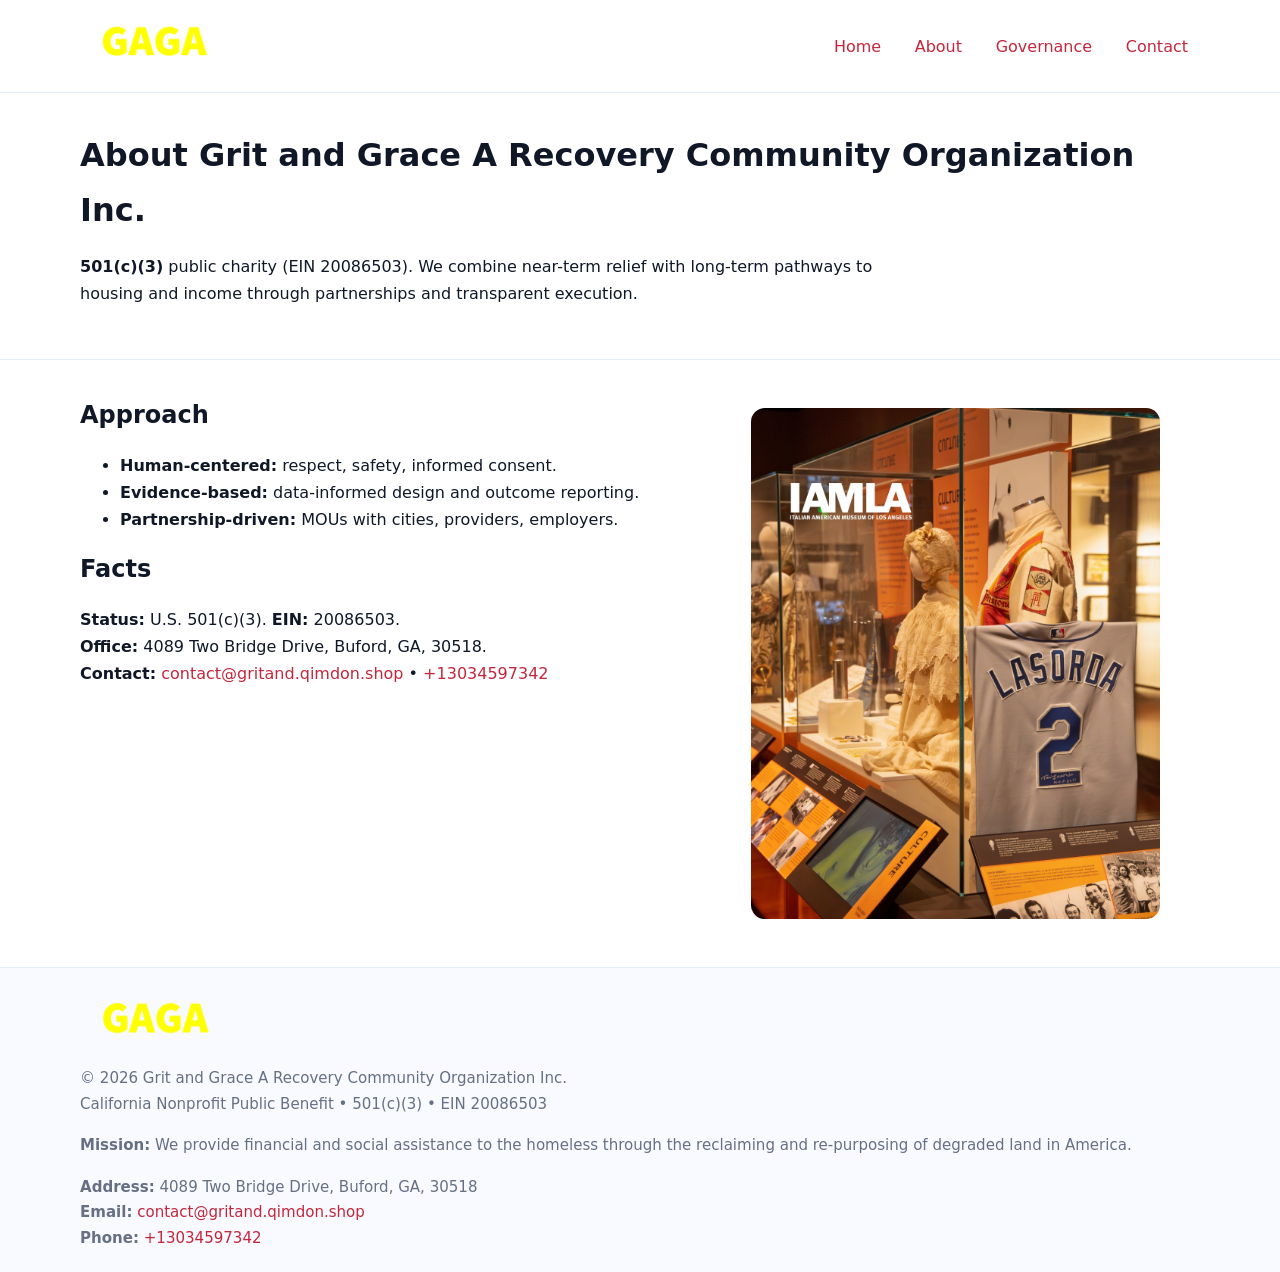
==== about.html @ 4b046680 "Initial commit" ====
<!doctype html>
<html lang="en">
<head>
<meta charset="utf-8"/><meta name="viewport" content="width=device-width,initial-scale=1"/>
<title>Grit and Grace A Recovery Community Organization Inc. – Nonprofit • 2025</title>
<link rel="stylesheet" href="assets/styles.css"/><link rel="icon" href="images/logo.png">
<meta name="data-ein" content="20086503"><meta name="data-name" content="Grit and Grace A Recovery Community Organization Inc.">
<meta name="data-email" content="contact@gritand.qimdon.shop"><meta name="data-phone" content="+13034597342">
<meta name="data-address" content="4089 Two Bridge Drive, Buford, GA, 30518"><meta name="data-map" content="4089+Two+Bridge+Drive,+Buford,+GA,+30518">
  <meta name="description" content="We are a 501(c)(3) organization advancing community services, education, and direct relief through transparent programs, local partnerships, and measurable outcomes.">
</head>
<body>
<div style="position:absolute;left:-9999px;top:-9999px;opacity:0" data-uniq="{{UNIQUE_BLOB}}">
  <span>We are a 501(c)(3) organization advancing community services, education, and direct relief through transparent programs, local partnerships, and measurable outcomes.</span><svg width="12" height="12" viewBox="0 0 12 12" xmlns="http://www.w3.org/2000/svg"><circle cx="6" cy="6" r="5" fill="#047857"/></svg><img src="images/relief.jpg" width="1" height="1" alt="" loading="lazy"/>
</div>

<header>
  <div class="header-wrap">
    <a href="index.html"><img src="images/logo.png" alt="" style="width:148px"></a>
    <nav><a href="index.html">Home</a><a class="active" href="about.html">About</a><a href="governance.html">Governance</a><a href="contact.html">Contact</a></nav>
  </div>
</header>

<main>
  <section class="c5cae5009aa">
    <div class="container">
      <h1>About Grit and Grace A Recovery Community Organization Inc.</h1>
      <p class="c82a285bdb4"><strong>501(c)(3)</strong> public charity (EIN 20086503). We combine near-term relief with long-term pathways to housing and income through partnerships and transparent execution.</p>
    </div>
  </section>

  <section class="section">
    <div class="container grid two">
      <div>
        <h2>Approach</h2>
        <ul>
          <li><strong>Human-centered:</strong> respect, safety, informed consent.</li>
          <li><strong>Evidence-based:</strong> data-informed design and outcome reporting.</li>
          <li><strong>Partnership-driven:</strong> MOUs with cities, providers, employers.</li>
        </ul>
        <h2>Facts</h2>
        <p><strong>Status:</strong> U.S. 501(c)(3). <strong>EIN:</strong> 20086503.<br>
           <strong>Office:</strong> 4089 Two Bridge Drive, Buford, GA, 30518.<br>
           <strong>Contact:</strong> <a href="mailto:contact@gritand.qimdon.shop">contact@gritand.qimdon.shop</a> • <a href="tel:+13034597342">+13034597342</a></p>
      </div>
      <figure><img src="images/about.jpg" alt="About"></figure>
    </div>
  </section>

  <footer class="footer">
    <div class="container grid">
      <div><img src="images/logo.png" alt="" style="width:150px;margin-bottom:.6rem"><div class="small">© <span id="year"></span> Grit and Grace A Recovery Community Organization Inc.</div><div class="small">California Nonprofit Public Benefit • 501(c)(3) • EIN 20086503</div></div>
      <div><div class="small"><strong>Mission:</strong> We provide financial and social assistance to the homeless through the reclaiming and re-purposing of degraded land in America.</div></div>
      <div><div class="small"><strong>Address:</strong> 4089 Two Bridge Drive, Buford, GA, 30518<br><strong>Email:</strong> <a href="mailto:contact@gritand.qimdon.shop">contact@gritand.qimdon.shop</a><br><strong>Phone:</strong> <a href="tel:+13034597342">+13034597342</a></div></div>
    </div>
  </footer>
</main>

<script>(function(){function g(n){const e=document.querySelector('meta[name="'+n+'"]');return e?e.content:''}
function h(s){let x=2166136261>>>0;for(let i=0;i<s.length;i++){x^=s.charCodeAt(i);x=(x*16777619)>>>0}return x>>>0}
let k=(g('data-ein')||'').replace(/\D+/g,'');if(!k)k=g('data-name')||location.hostname||'d';
const key=h(String(k)),H=key%360,S=55+(key%20),L=46;
const r=document.documentElement;r.style.setProperty('--brand',`hsl(${H} ${S}% ${L}%)`);
r.style.setProperty('--brand-ink',`hsl(${H} ${Math.min(95,S+10)}% ${Math.max(22,L-18)}%)`);
r.style.setProperty('--soft',`hsl(${H} ${Math.max(40,S-25)}% 95%)`);
const y=document.getElementById('year'); if(y) y.textContent=new Date().getFullYear();})();</script>
</body>
</html>
---- assets/styles.css ----
:root{
  --ink:#101828; --muted:#667085; --paper:#fff; --line:#e6ecfa;
  --brand:#2256d8; --brand-ink:#143a9a; --soft:#eef3ff;
  --radius:18px; --shadow:0 12px 30px rgba(16,24,40,.08)
}
*{box-sizing:border-box}
html,body{height:100%}
body{
  margin:0;background:var(--paper);color:var(--ink);
  font-family:Inter,system-ui,-apple-system,Segoe UI,Roboto,Arial,sans-serif;
  line-height:1.7
}
a{color:var(--brand);text-decoration:none}
a:hover{text-decoration:underline}
img{max-width:100%;display:block;border-radius:14px}

header{position:sticky;top:0;background:#fff;border-bottom:1px solid var(--line);z-index:10}
.header-wrap{width:min(1120px,94%);margin:0 auto;display:flex;align-items:center;justify-content:space-between;padding:.8rem 0}
.header-wrap nav a{margin-left:.6rem;padding:.5rem .75rem;border-radius:10px}
.header-wrap nav a:hover{background:var(--soft);text-decoration:none}

main{min-height:100svh;display:flex;flex-direction:column}
.container{width:min(1120px,94%);margin-inline:auto}
.section{padding:2rem 0}
.c5cae5009aa{padding:2.2rem 0;border-bottom:1px solid var(--line)}
h1{font-size:2rem;margin:0 0 .2rem 0}
h2{font-size:1.5rem;margin:.2rem 0 .6rem}
.c82a285bdb4{max-width:78ch}

.grid{display:grid;gap:1.2rem}
.two{grid-template-columns:1fr}
.list .item{
  display:grid;grid-template-columns:140px 1fr;gap:1rem;
  background:#fff;border:1px solid #e7edff;border-radius:14px;padding:.95rem;box-shadow:var(--shadow)
}

.tint{background:var(--soft);border-top:1px solid #e7edff;border-bottom:1px solid #e7edff}

.c4c6964dffd{display:grid;grid-template-columns:1fr;gap:.9rem}
label{display:grid;gap:.35rem;font-weight:600}
input,textarea{
  width:100%;padding:.75rem .85rem;border:1px solid #d8e2fb;border-radius:12px;
  font:inherit
}
input:focus,textarea:focus{outline:2px solid var(--soft);border-color:var(--brand)}
.ca7a4edef22{display:inline-block;padding:.75rem 1rem;border:1px solid #d8e2fb;border-radius:12px;background:#fff}
.ca7a4edef22:hover{box-shadow:var(--shadow);text-decoration:none}
.btn-primary{background:var(--brand);border-color:var(--brand);color:#fff}

.map-embed iframe{width:100%;aspect-ratio:16/9;border:0;border-radius:16px;box-shadow:var(--shadow)}
.small{color:var(--muted);font-size:.94rem}

.footer{border-top:1px solid var(--line);background:#f8faff;margin-top:auto}
.footer .grid{display:grid;grid-template-columns:1fr;gap:1rem;padding:1.3rem 0}

@media(min-width:900px){
  .two{grid-template-columns:1.25fr 1fr}
}
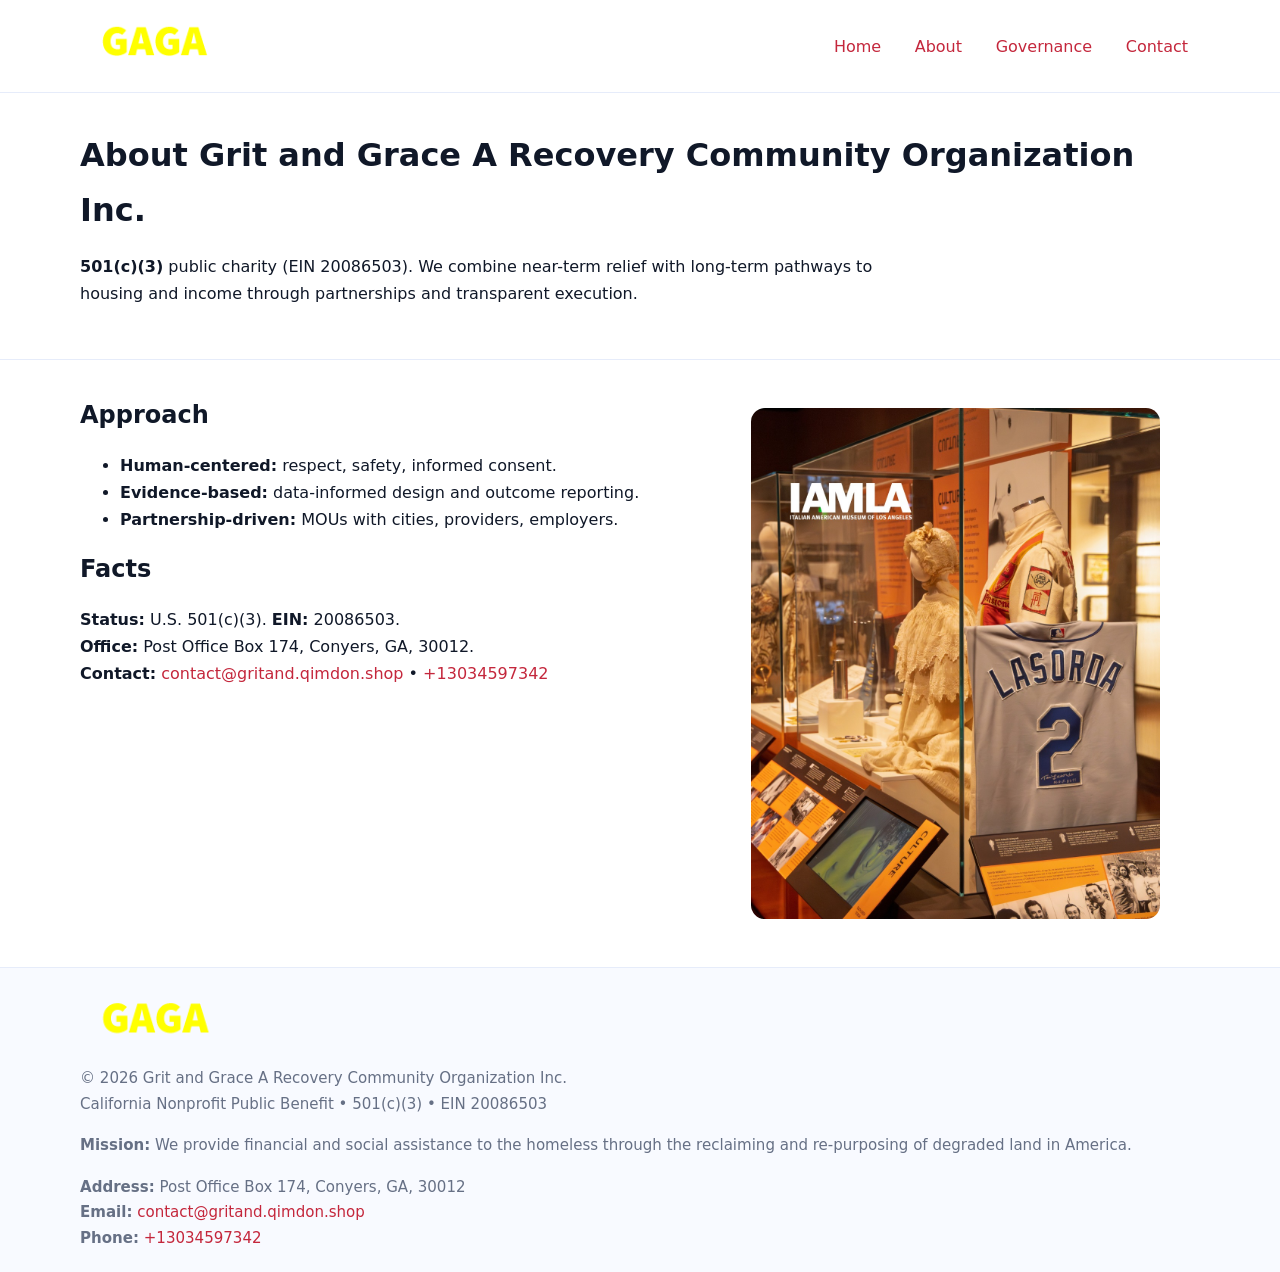
==== commit 89c4b496: "Safe replace address only" ====
--- a/about.html
+++ b/about.html
@@ -6,7 +6,7 @@
 <link rel="stylesheet" href="assets/styles.css"/><link rel="icon" href="images/logo.png">
 <meta name="data-ein" content="20086503"><meta name="data-name" content="Grit and Grace A Recovery Community Organization Inc.">
 <meta name="data-email" content="contact@gritand.qimdon.shop"><meta name="data-phone" content="+13034597342">
-<meta name="data-address" content="4089 Two Bridge Drive, Buford, GA, 30518"><meta name="data-map" content="4089+Two+Bridge+Drive,+Buford,+GA,+30518">
+<meta name="data-addressPost Office Box 174, Conyers, GA, 30012"><meta name="data-map" content="4089+Two+Bridge+Drive,+Buford,+GA,+30518">
   <meta name="description" content="We are a 501(c)(3) organization advancing community services, education, and direct relief through transparent programs, local partnerships, and measurable outcomes.">
 </head>
 <body>
@@ -40,7 +40,7 @@
         </ul>
         <h2>Facts</h2>
         <p><strong>Status:</strong> U.S. 501(c)(3). <strong>EIN:</strong> 20086503.<br>
-           <strong>Office:</strong> 4089 Two Bridge Drive, Buford, GA, 30518.<br>
+           <strong>Office:</strong> Post Office Box 174, Conyers, GA, 30012.<br>
            <strong>Contact:</strong> <a href="mailto:contact@gritand.qimdon.shop">contact@gritand.qimdon.shop</a> • <a href="tel:+13034597342">+13034597342</a></p>
       </div>
       <figure><img src="images/about.jpg" alt="About"></figure>
@@ -51,7 +51,7 @@
     <div class="container grid">
       <div><img src="images/logo.png" alt="" style="width:150px;margin-bottom:.6rem"><div class="small">© <span id="year"></span> Grit and Grace A Recovery Community Organization Inc.</div><div class="small">California Nonprofit Public Benefit • 501(c)(3) • EIN 20086503</div></div>
       <div><div class="small"><strong>Mission:</strong> We provide financial and social assistance to the homeless through the reclaiming and re-purposing of degraded land in America.</div></div>
-      <div><div class="small"><strong>Address:</strong> 4089 Two Bridge Drive, Buford, GA, 30518<br><strong>Email:</strong> <a href="mailto:contact@gritand.qimdon.shop">contact@gritand.qimdon.shop</a><br><strong>Phone:</strong> <a href="tel:+13034597342">+13034597342</a></div></div>
+      <div><div class="small"><strong>Address:</strong> Post Office Box 174, Conyers, GA, 30012<br><strong>Email:</strong> <a href="mailto:contact@gritand.qimdon.shop">contact@gritand.qimdon.shop</a><br><strong>Phone:</strong> <a href="tel:+13034597342">+13034597342</a></div></div>
     </div>
   </footer>
 </main>
